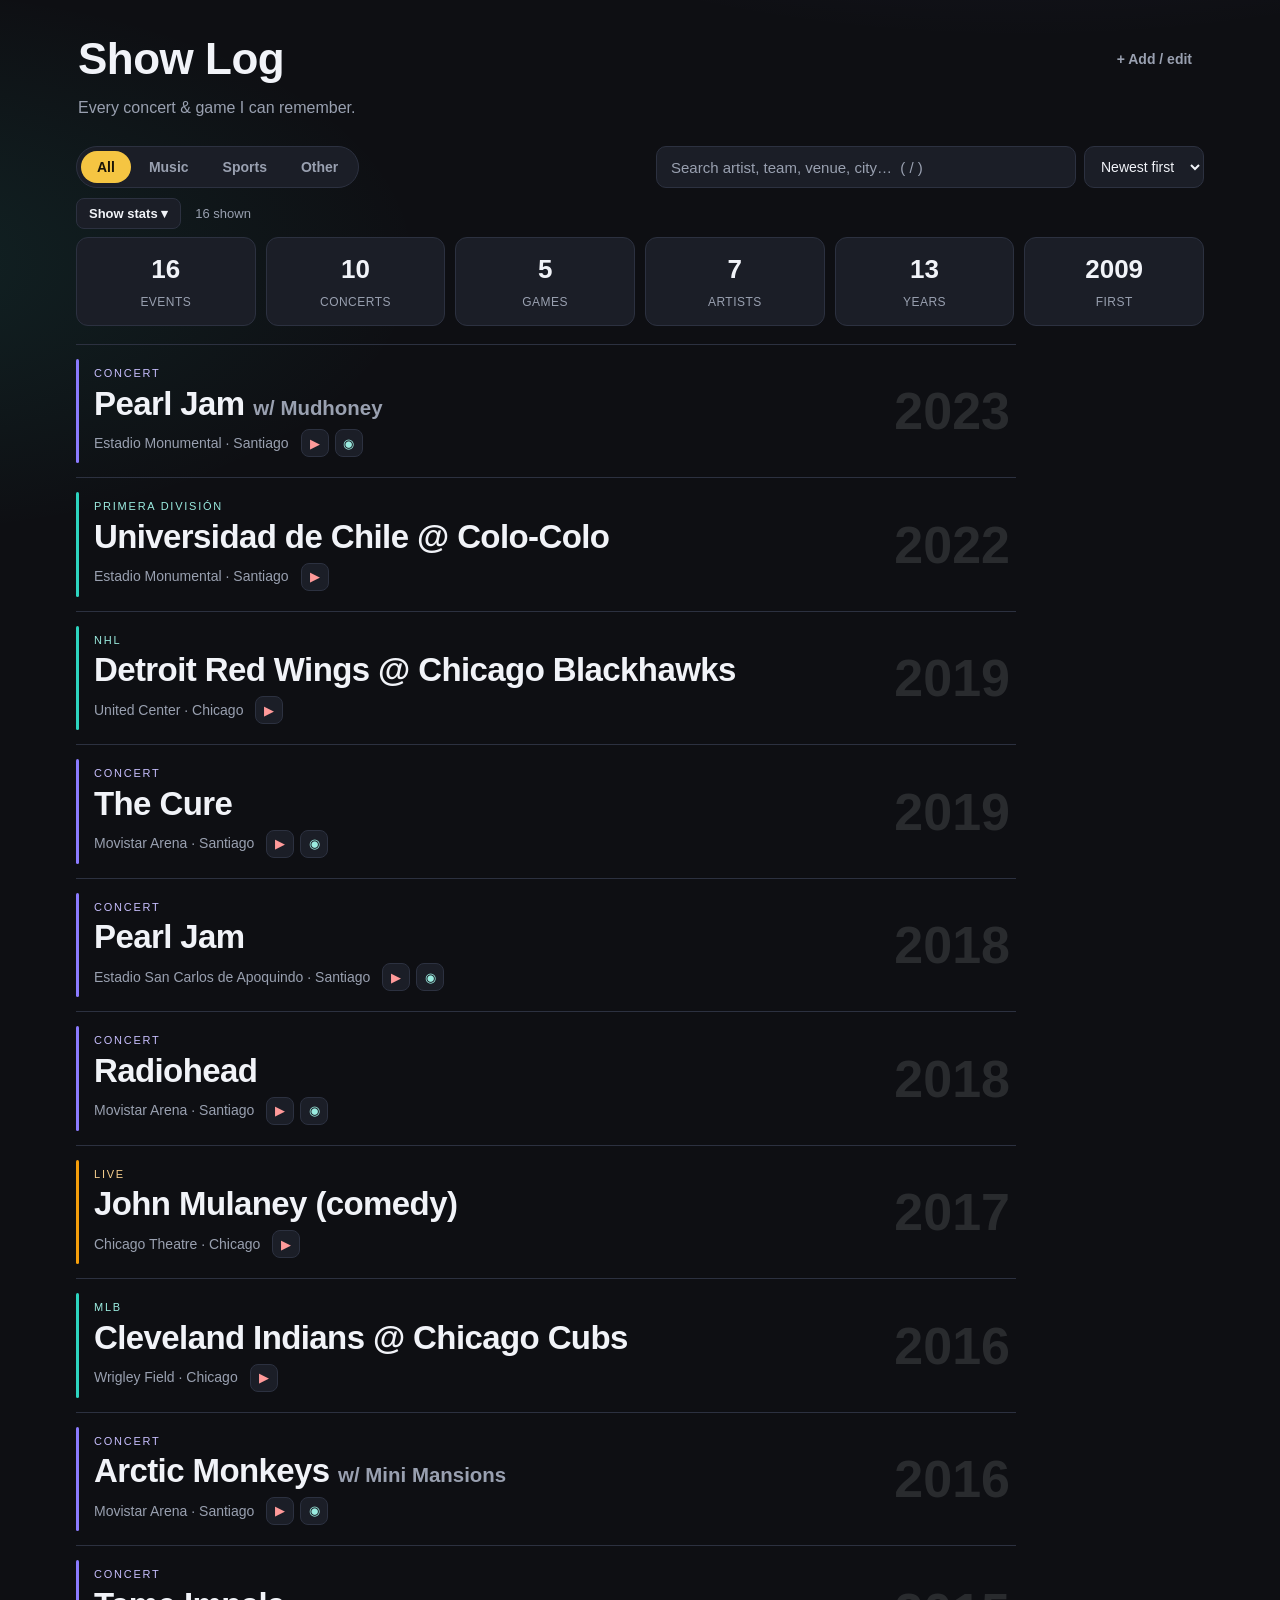
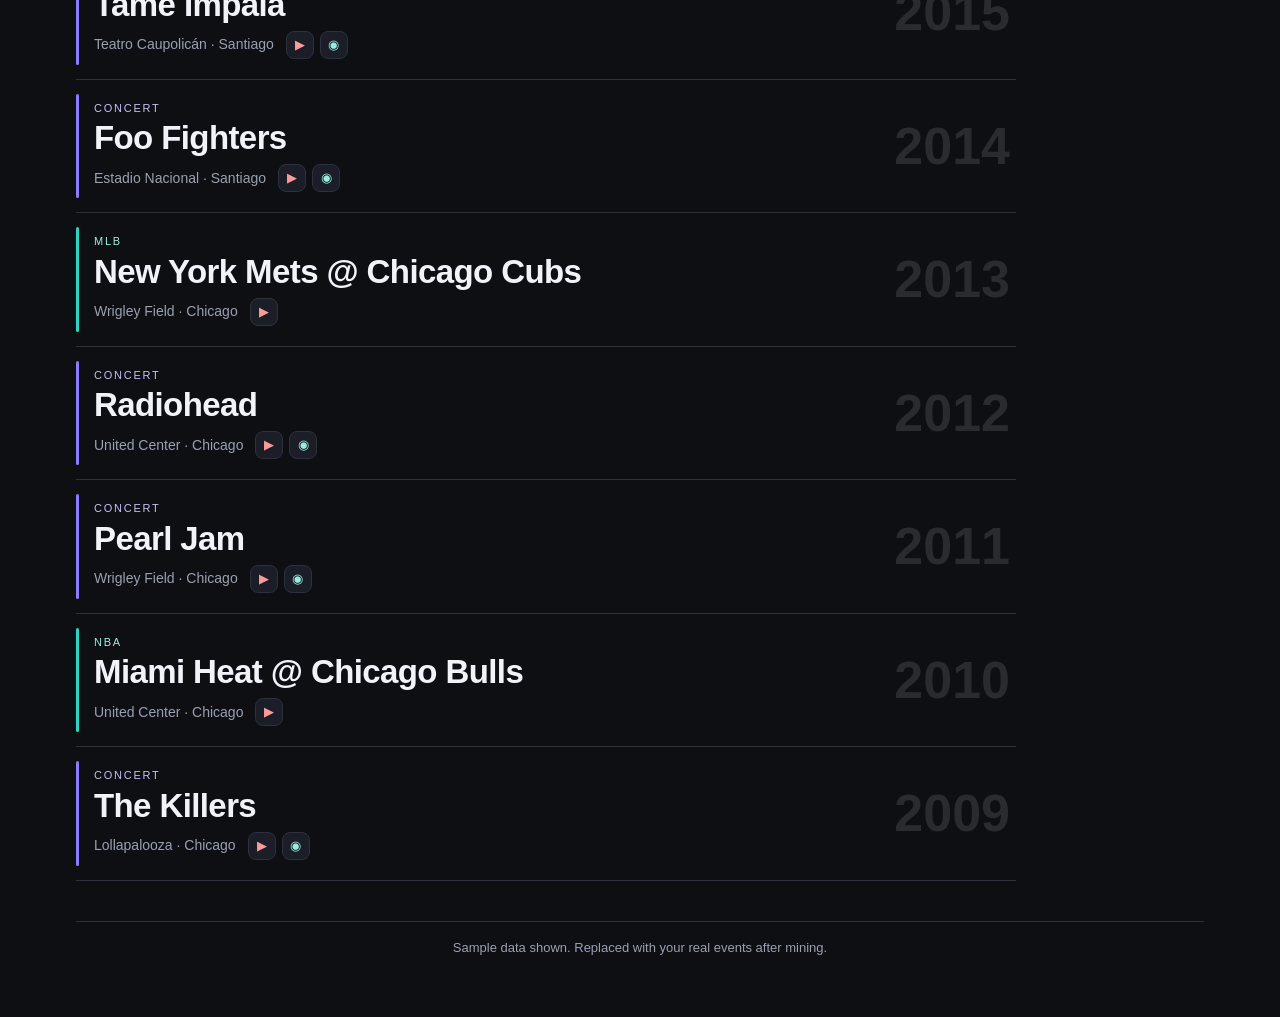
==== index.html @ c3d26586 "Show Log: editorial-index layout locked in Static, zero-build site (matches Wine Life conventions): " ====
<!doctype html>
<html lang="en">
<head>
  <meta charset="utf-8">
  <meta name="viewport" content="width=device-width, initial-scale=1">
  <meta name="robots" content="noindex, nofollow">
  <title>Show Log</title>
  <link rel="stylesheet" href="css/styles.css">
</head>
<body>
  <header class="site-head">
    <div class="head-row">
      <h1>Show&nbsp;Log</h1>
      <div class="head-right">
        <a class="btn-link" href="editor.html">+ Add / edit</a>
      </div>
    </div>
    <p class="tagline">Every concert &amp; game I can remember.</p>
  </header>

  <div class="controls">
    <div class="filters" role="group" aria-label="Filter">
      <button data-filter="all" class="active">All</button>
      <button data-filter="music">Music</button>
      <button data-filter="sports">Sports</button>
      <button data-filter="other">Other</button>
    </div>
    <div class="control-right">
      <input id="search" type="search" placeholder="Search artist, team, venue, city…  ( / )" autocomplete="off">
      <select id="sort" aria-label="Sort">
        <option value="new">Newest first</option>
        <option value="old">Oldest first</option>
      </select>
    </div>
  </div>

  <div class="statsbar">
    <button id="statsToggle">Show stats ▾</button>
    <span id="count" class="count"></span>
  </div>
  <section id="stats" class="stats"></section>

  <main id="content"></main>

  <footer class="site-foot">
    <span>Sample data shown. Replaced with your real events after mining.</span>
  </footer>

  <script src="js/data.js"></script>
  <script src="js/app.js"></script>
</body>
</html>
---- css/styles.css ----
/* styles.css — Show Log. Dark, readable editorial index + editor. */

:root {
  --bg: #0e0f13;
  --bg2: #15171e;
  --surface: #1b1e27;
  --surface2: #232733;
  --line: #2c3140;
  --text: #f1f3f8;
  --muted: #99a0b0;
  --accent: #f5c542;
  --music: #8b7bff;
  --sports: #2dd4bf;
  --other: #f59e0b;
  --radius: 14px;
  --shadow: 0 6px 22px rgba(0,0,0,.35);
}

* { box-sizing: border-box; }
html { -webkit-text-size-adjust: 100%; }
body {
  margin: 0;
  background:
    radial-gradient(1200px 500px at 80% -10%, rgba(139,123,255,.12), transparent 60%),
    radial-gradient(1000px 500px at -10% 10%, rgba(45,212,191,.10), transparent 55%),
    var(--bg);
  color: var(--text);
  font: 16px/1.5 -apple-system, BlinkMacSystemFont, "Segoe UI", Roboto, Helvetica, Arial, sans-serif;
  padding: 0 max(16px, env(safe-area-inset-left)) 60px;
  max-width: 1160px;
  margin: 0 auto;
}
a { color: inherit; }

/* ---- header ---- */
.site-head { padding: 26px 2px 8px; }
.head-row { display: flex; align-items: center; justify-content: space-between; gap: 16px; flex-wrap: wrap; }
.head-right { display: flex; align-items: center; gap: 12px; flex-wrap: wrap; }
h1 { font-size: clamp(28px, 5vw, 44px); margin: 0; letter-spacing: -.5px; }
.tagline { color: var(--muted); margin: 4px 0 0; }
.btn-link { color: var(--muted); text-decoration: none; font-size: 14px; font-weight: 600; padding: 8px 10px; border-radius: 8px; }
.btn-link:hover { color: var(--text); background: var(--surface); }

/* segmented controls */
.filters {
  display: inline-flex; background: var(--surface); border: 1px solid var(--line);
  border-radius: 999px; padding: 4px; gap: 2px;
}
.filters button {
  appearance: none; border: 0; background: transparent; color: var(--muted);
  padding: 8px 16px; border-radius: 999px; font-size: 14px; font-weight: 600;
  cursor: pointer; transition: .15s;
}
.filters button:hover { color: var(--text); }
.filters button.active { background: var(--accent); color: #1a1407; }

/* ---- controls ---- */
.controls { display: flex; align-items: center; justify-content: space-between; gap: 12px; flex-wrap: wrap; margin: 18px 0 10px; }
.control-right { display: flex; gap: 8px; flex: 1; min-width: 240px; justify-content: flex-end; }
#search {
  flex: 1; max-width: 420px; min-width: 200px;
  background: var(--surface); border: 1px solid var(--line); color: var(--text);
  padding: 11px 14px; border-radius: 10px; font-size: 15px;
}
#search:focus { outline: 2px solid var(--accent); border-color: transparent; }
#search::placeholder { color: var(--muted); }
#sort { background: var(--surface); border: 1px solid var(--line); color: var(--text); padding: 11px 12px; border-radius: 10px; font-size: 14px; }

/* ---- stats ---- */
.statsbar { display: flex; align-items: center; gap: 14px; margin: 6px 0 4px; }
#statsToggle { appearance: none; background: var(--surface); border: 1px solid var(--line); color: var(--text); border-radius: 8px; padding: 7px 12px; font-size: 13px; font-weight: 600; cursor: pointer; }
.count { color: var(--muted); font-size: 13px; }
.stats { margin: 8px 0 18px; }
.kpis { display: grid; grid-template-columns: repeat(6, 1fr); gap: 10px; }
.kpi { background: var(--surface); border: 1px solid var(--line); border-radius: 12px; padding: 12px 10px; text-align: center; }
.kpi b { display: block; font-size: clamp(18px, 3vw, 26px); }
.kpi span { color: var(--muted); font-size: 12px; text-transform: uppercase; letter-spacing: .04em; }
.sdetail { display: none; grid-template-columns: repeat(auto-fit, minmax(220px, 1fr)); gap: 14px; margin-top: 14px; }
body.stats-open .sdetail { display: grid; }
.spanel { background: var(--surface); border: 1px solid var(--line); border-radius: 12px; padding: 14px 16px; }
.spanel h4 { margin: 0 0 10px; font-size: 13px; text-transform: uppercase; letter-spacing: .05em; color: var(--muted); }
.rank { position: relative; padding: 6px 8px; border-radius: 7px; overflow: hidden; display: flex; justify-content: space-between; gap: 8px; font-size: 14px; }
.rank-bar { position: absolute; inset: 0 auto 0 0; background: linear-gradient(90deg, rgba(139,123,255,.30), rgba(45,212,191,.16)); z-index: 0; }
.rank-name, .rank-n { position: relative; z-index: 1; }
.rank-name { font-weight: 600; white-space: nowrap; overflow: hidden; text-overflow: ellipsis; }
.rank-n { color: var(--muted); font-variant-numeric: tabular-nums; }
.muted { color: var(--muted); }

/* ---- shared bits ---- */
.badge { font-size: 10px; font-weight: 800; letter-spacing: .08em; padding: 3px 7px; border-radius: 999px; }
.badge-music { background: rgba(139,123,255,.18); color: #c7befd; }
.badge-sports { background: rgba(45,212,191,.18); color: #9bece0; }
.badge-other { background: rgba(245,158,11,.18); color: #f6cf8e; }
.links { display: flex; gap: 8px; margin-top: 10px; flex-wrap: wrap; }
.lnk { font-size: 13px; font-weight: 600; text-decoration: none; padding: 5px 10px; border-radius: 8px; border: 1px solid var(--line); color: var(--text); background: var(--surface2); }
.lnk:hover { border-color: var(--accent); }
.lnk.yt { color: #ff9a9a; }
.lnk.sl { color: #9bece0; }
.empty { text-align: center; color: var(--muted); padding: 60px 0; }

/* icon links (compact ▶ / ◉) */
.ilinks { display: inline-flex; gap: 6px; }
.ic { width: 28px; height: 28px; display: inline-flex; align-items: center; justify-content: center; border: 1px solid var(--line); border-radius: 8px; text-decoration: none; font-size: 13px; background: var(--surface); }
.ic:hover { border-color: var(--accent); }
.ic.yt { color: #ff9a9a; }
.ic.sl { color: #9bece0; }

/* ================= LAYOUT: INDEX (editorial) ================= */
.index-view { max-width: 940px; }
.iv-row {
  display: grid; grid-template-columns: 1fr auto; align-items: center; gap: 22px;
  padding: 20px 6px 20px 18px; position: relative;
  border-bottom: 1px solid var(--line);
}
.iv-row:first-child { border-top: 1px solid var(--line); }
/* color spine per type, brightens on hover */
.iv-row::before {
  content: ""; position: absolute; left: 0; top: 14px; bottom: 14px; width: 3px;
  border-radius: 3px; background: var(--line); transition: background .15s, top .15s, bottom .15s;
}
.iv-music::before { background: var(--music); }
.iv-sports::before { background: var(--sports); }
.iv-other::before { background: var(--other); }
.iv-row:hover::before { top: 6px; bottom: 6px; }
.iv-row:hover { background: linear-gradient(90deg, rgba(255,255,255,.03), transparent 70%); }
.iv-left { min-width: 0; }
.iv-kicker { font-size: 11px; letter-spacing: .16em; text-transform: uppercase; color: var(--muted); margin-bottom: 5px; }
.iv-music .iv-kicker { color: #c7befd; }
.iv-sports .iv-kicker { color: #9bece0; }
.iv-other .iv-kicker { color: #f6cf8e; }
.iv-name { font-size: clamp(22px, 3.4vw, 33px); font-weight: 800; letter-spacing: -.6px; line-height: 1.06; transition: color .15s; }
.iv-row:hover .iv-name { color: var(--accent); }
.iv-support { font-size: .62em; font-weight: 600; color: var(--muted); letter-spacing: 0; }
.iv-sub { color: var(--muted); font-size: 14px; margin-top: 8px; display: flex; align-items: center; gap: 12px; flex-wrap: wrap; }
.iv-place { white-space: nowrap; overflow: hidden; text-overflow: ellipsis; max-width: 100%; }
.iv-year {
  font-size: clamp(30px, 5vw, 52px); font-weight: 800; line-height: 1;
  color: rgba(241, 243, 248, .12); font-variant-numeric: tabular-nums; flex: none;
  transition: color .15s;
}
.iv-row:hover .iv-year { color: rgba(241, 243, 248, .28); }

/* ---- footer ---- */
.site-foot { margin-top: 40px; padding-top: 16px; border-top: 1px solid var(--line); color: var(--muted); font-size: 13px; text-align: center; }

/* ================= EDITOR ================= */
.site-header { border-bottom: 1px solid var(--line); margin-bottom: 22px; }
.header-inner { display: flex; align-items: center; justify-content: space-between; padding: 16px 2px; }
.brand { display: flex; align-items: center; gap: 8px; text-decoration: none; font-weight: 800; font-size: 20px; }
.brand-mark { font-size: 22px; }
.editor-main { max-width: 760px; margin: 0 auto; }
.editor-main h1 { font-size: clamp(24px, 4vw, 34px); margin: 0 0 8px; }
.editor-intro { color: var(--muted); margin: 0 0 18px; }
.editor-intro code, .note-box code { background: var(--surface2); padding: 1px 6px; border-radius: 6px; }

.btn { appearance: none; border: 1px solid var(--line); background: var(--surface); color: var(--text); padding: 10px 16px; border-radius: 10px; font-size: 14px; font-weight: 600; cursor: pointer; text-decoration: none; display: inline-flex; align-items: center; gap: 6px; }
.btn:hover { border-color: var(--accent); }
.btn-primary { background: var(--accent); color: #1a1407; border-color: transparent; }
.btn-secondary { background: var(--surface); }
.btn-ghost { background: transparent; }
.link-btn { appearance: none; background: none; border: 0; color: #ff9a9a; font-size: 14px; font-weight: 600; cursor: pointer; padding: 8px; }

form { margin-top: 18px; }
.field { margin: 0 0 16px; }
.field-row { display: grid; grid-template-columns: 1fr 1fr; gap: 16px; }
.field label { display: block; font-size: 14px; font-weight: 600; margin-bottom: 6px; }
.field .hint { color: var(--muted); font-weight: 400; font-size: 12px; }
.field input, .field select, .field textarea {
  width: 100%; background: var(--surface); border: 1px solid var(--line); color: var(--text);
  padding: 11px 12px; border-radius: 10px; font-size: 15px; font-family: inherit;
}
.field input:focus, .field select:focus, .field textarea:focus { outline: 2px solid var(--accent); border-color: transparent; }
.field textarea { min-height: 90px; resize: vertical; }

.chip-input { display: flex; flex-wrap: wrap; gap: 6px; align-items: center; background: var(--surface); border: 1px solid var(--line); border-radius: 10px; padding: 6px 8px; }
.chip-input input { flex: 1; min-width: 140px; border: 0; background: transparent; padding: 6px; outline: none; }
.chip { display: inline-flex; align-items: center; gap: 6px; background: var(--surface2); border: 1px solid var(--line); border-radius: 999px; padding: 4px 6px 4px 12px; font-size: 13px; }
.chip button { appearance: none; border: 0; background: none; color: var(--muted); cursor: pointer; font-size: 15px; line-height: 1; }
.chip button:hover { color: var(--text); }

.editor-actions { display: flex; gap: 10px; flex-wrap: wrap; align-items: center; margin: 20px 0; padding-top: 18px; border-top: 1px solid var(--line); }
.note-box { background: var(--surface); border: 1px solid var(--line); border-left: 3px solid var(--accent); border-radius: 10px; padding: 12px 14px; font-size: 13px; color: var(--muted); margin: 12px 0; }
.list-panel { margin-top: 28px; border-top: 1px solid var(--line); padding-top: 18px; }
.panel-title { font-size: 15px; }
.entry-row { display: flex; align-items: center; justify-content: space-between; gap: 12px; padding: 10px 12px; border: 1px solid var(--line); border-radius: 10px; background: var(--surface); margin-bottom: 8px; }
.entry-actions { display: flex; gap: 8px; }

/* ---- responsive ---- */
@media (max-width: 720px) {
  .kpis { grid-template-columns: repeat(3, 1fr); }
  .control-right { justify-content: stretch; }
  #search { max-width: none; }
  .field-row { grid-template-columns: 1fr; }
  .iv-row { gap: 14px; padding: 16px 4px 16px 16px; }
  .iv-year { font-size: clamp(24px, 9vw, 38px); }
}
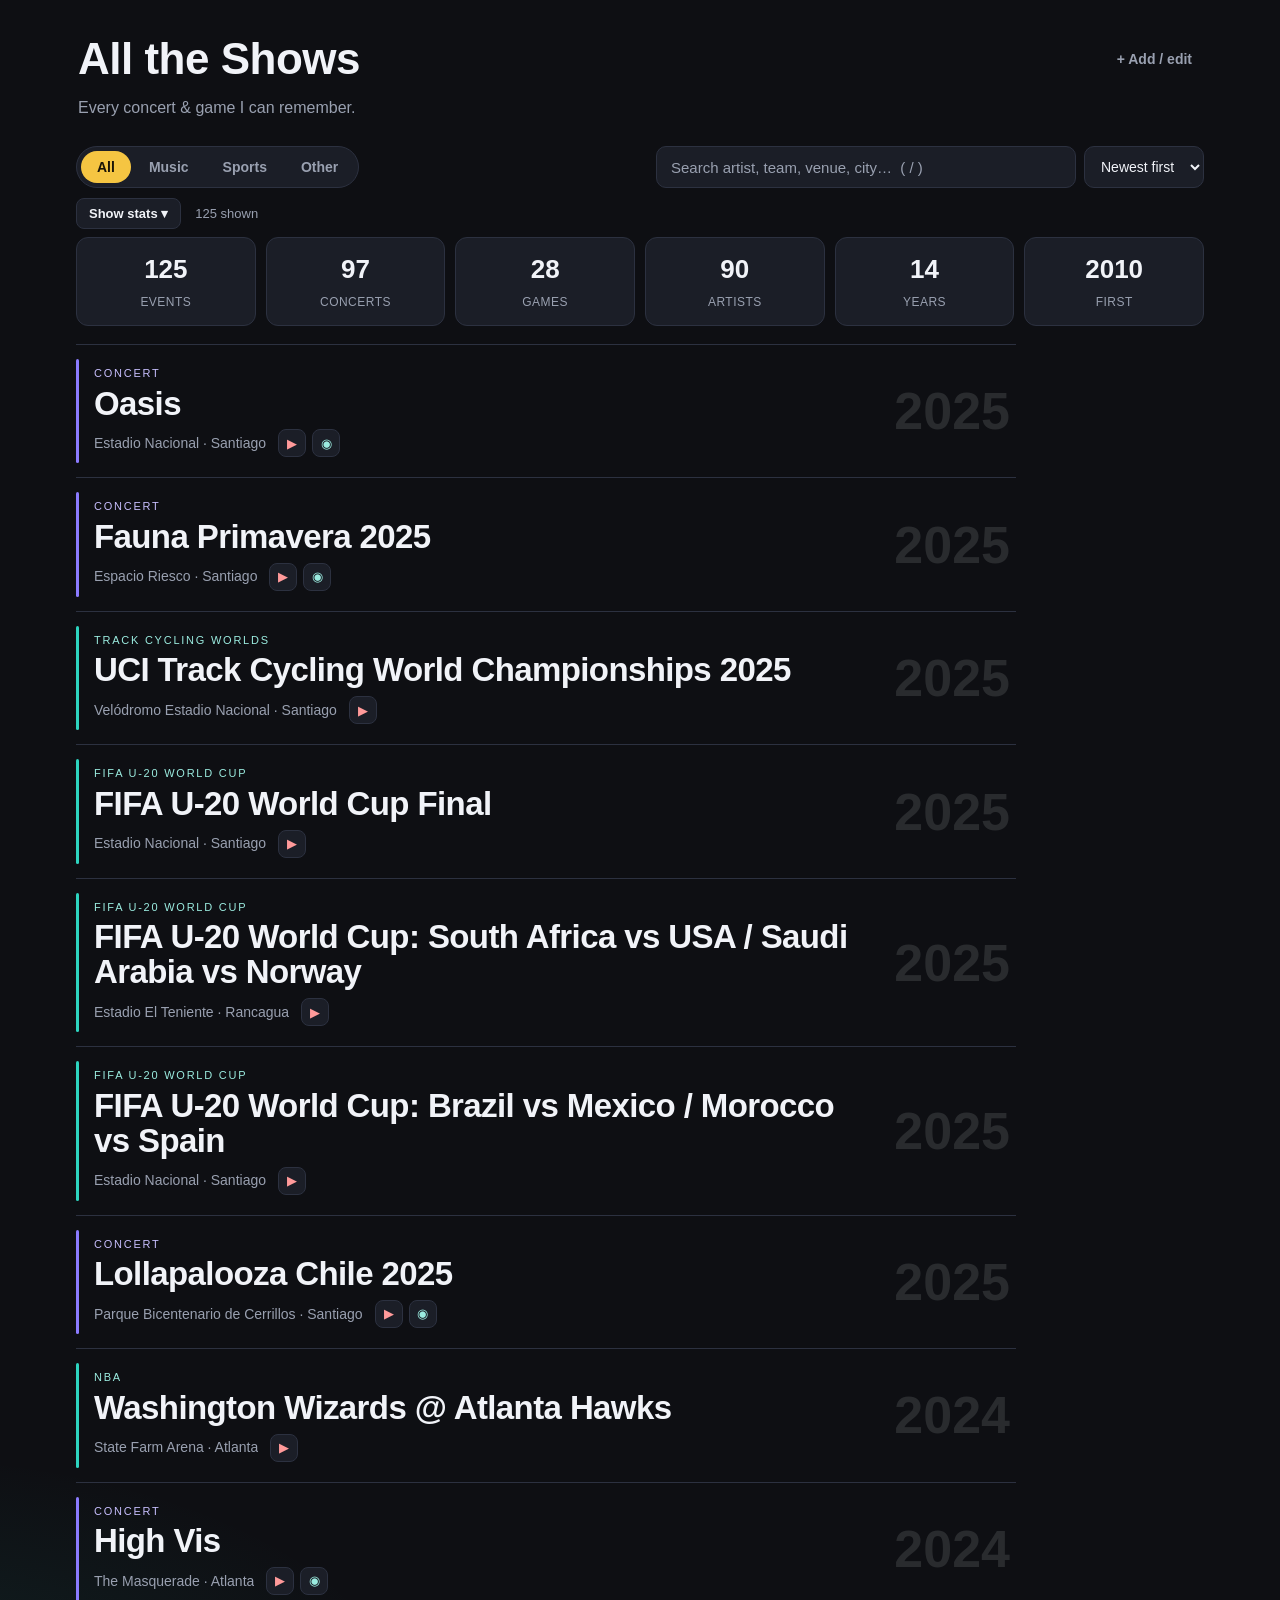
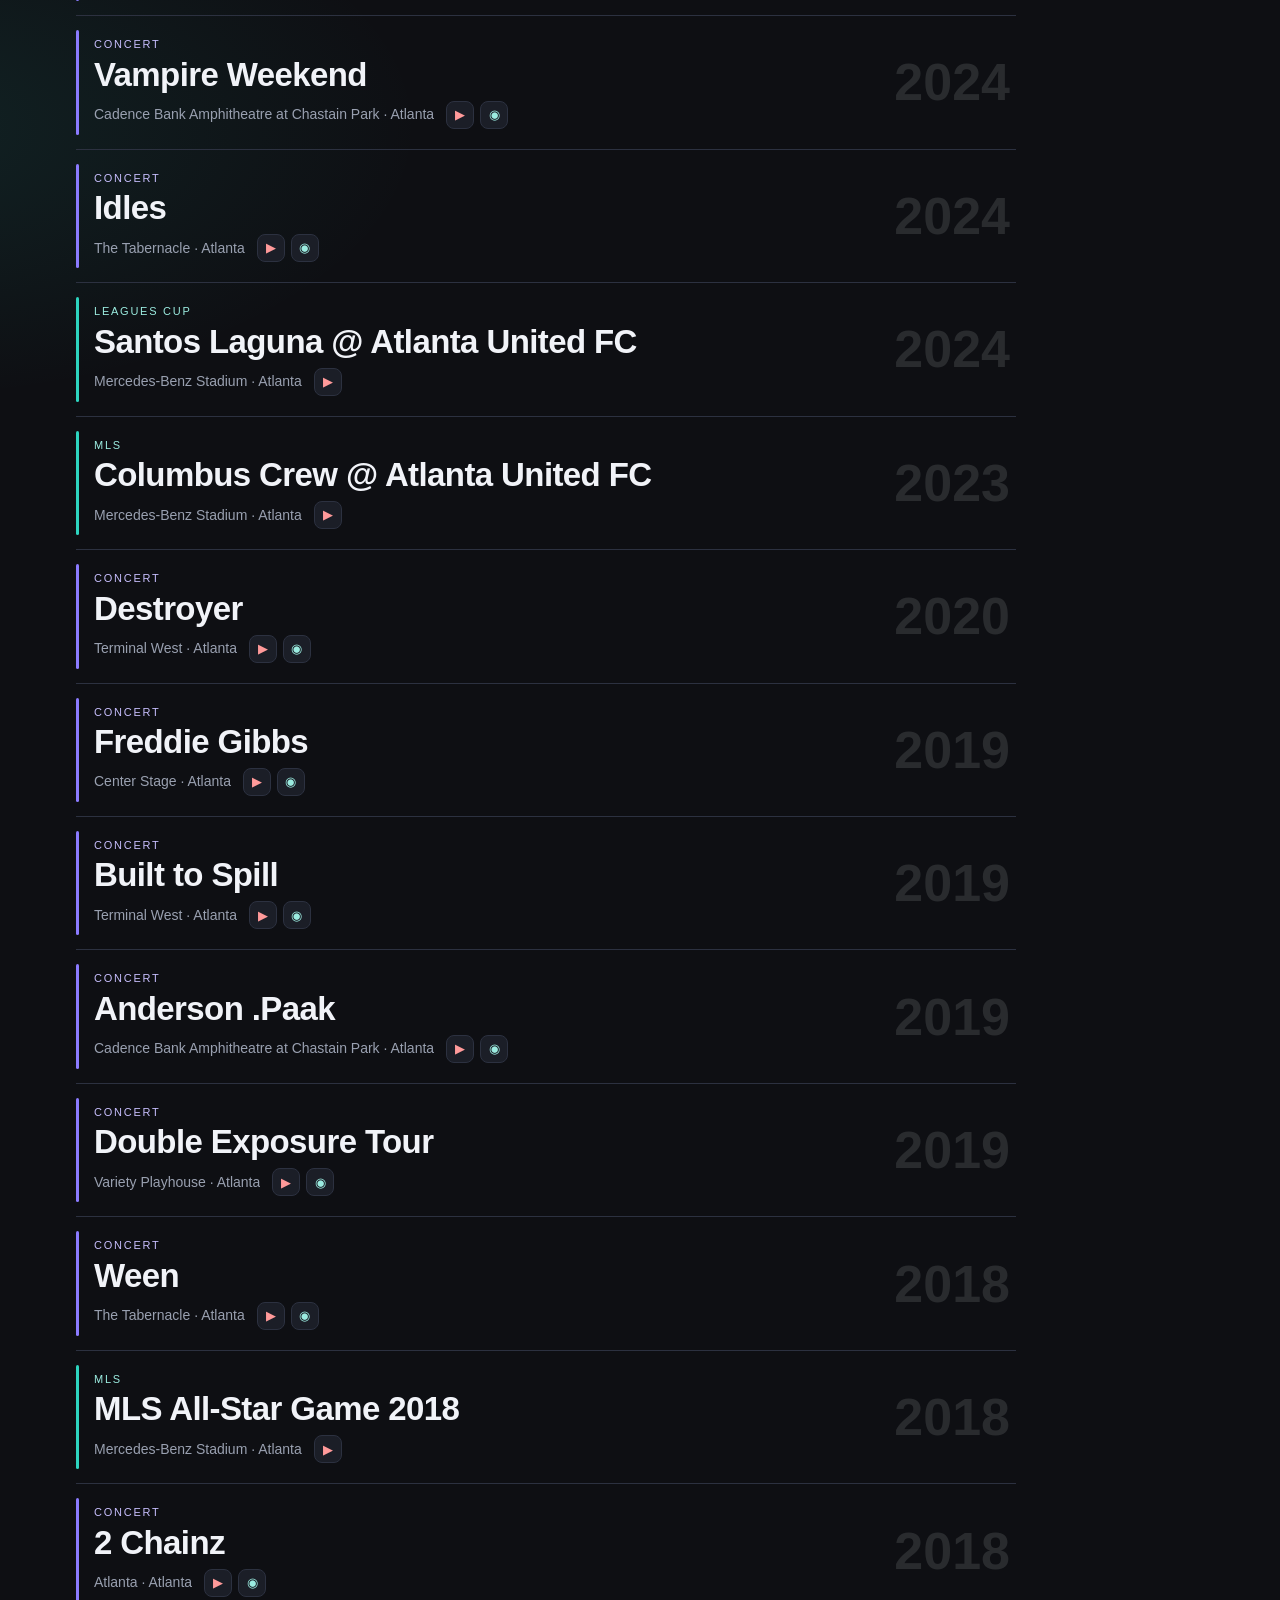
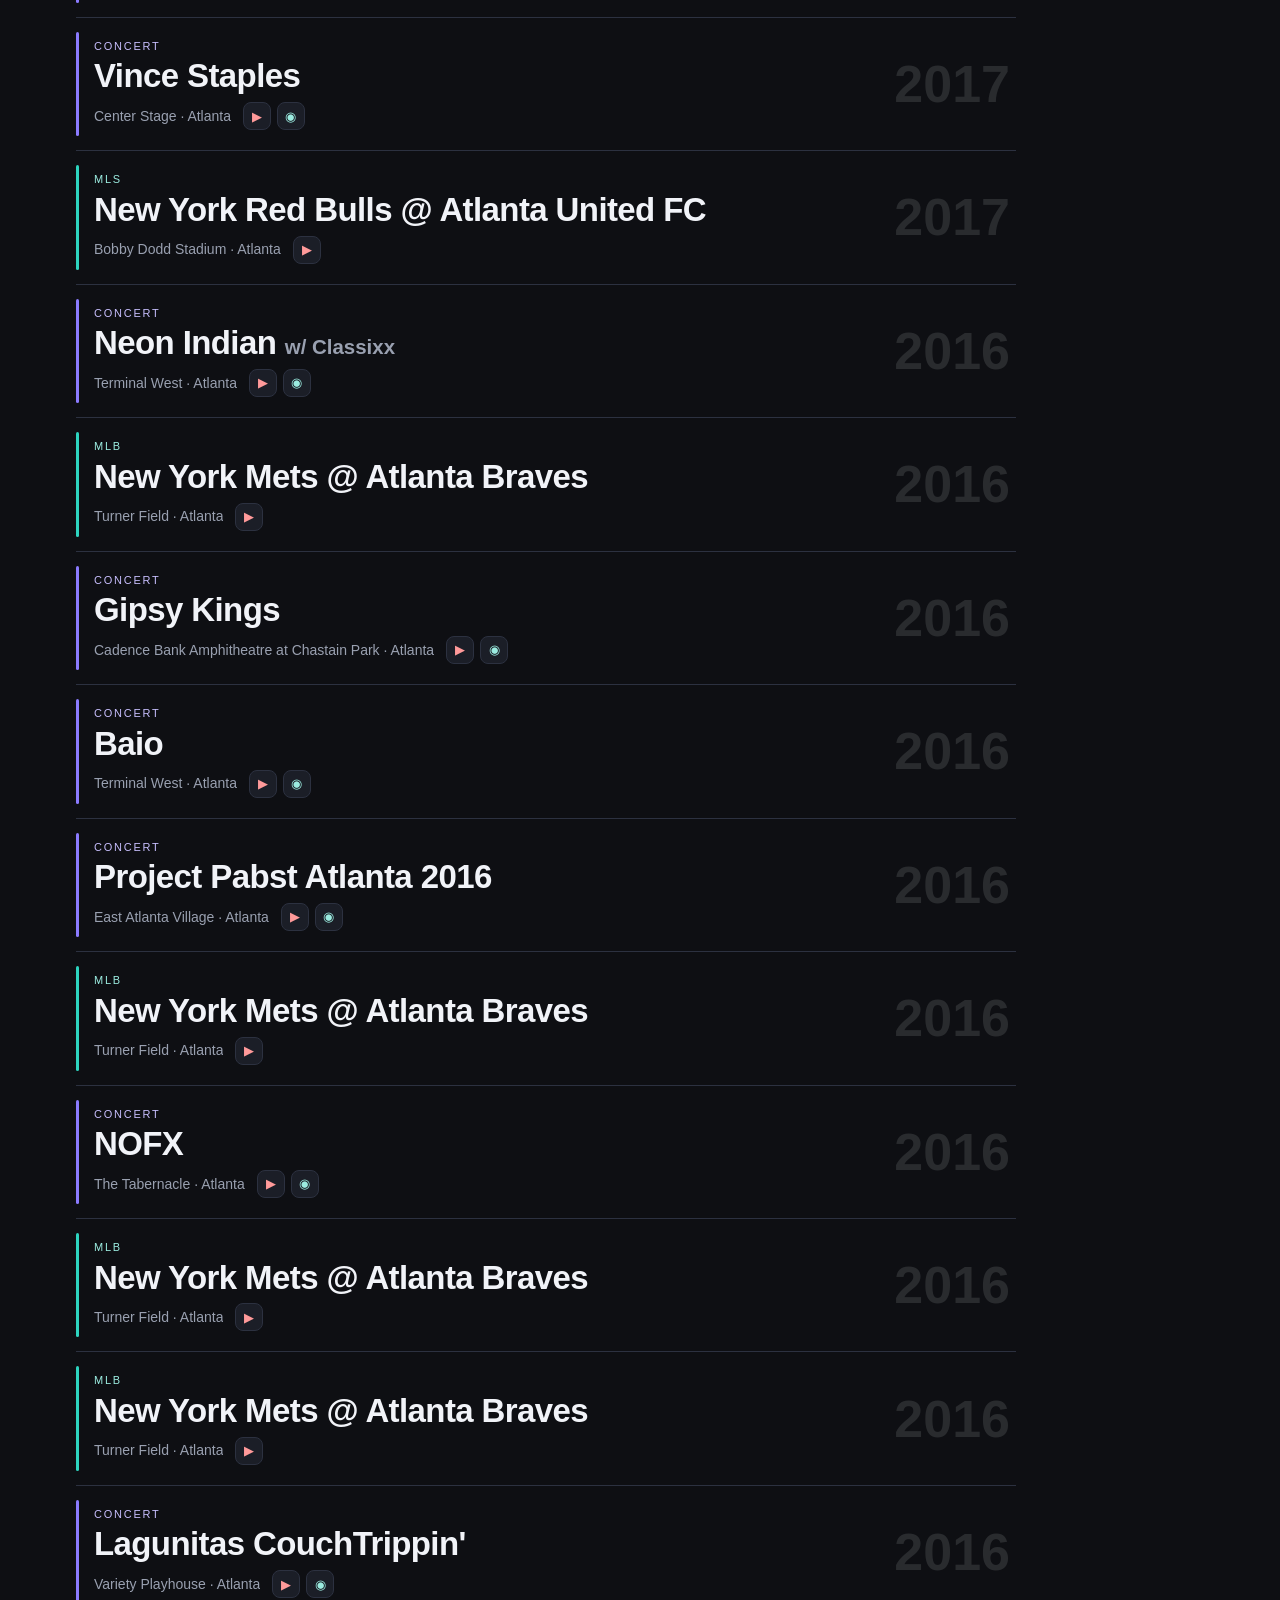
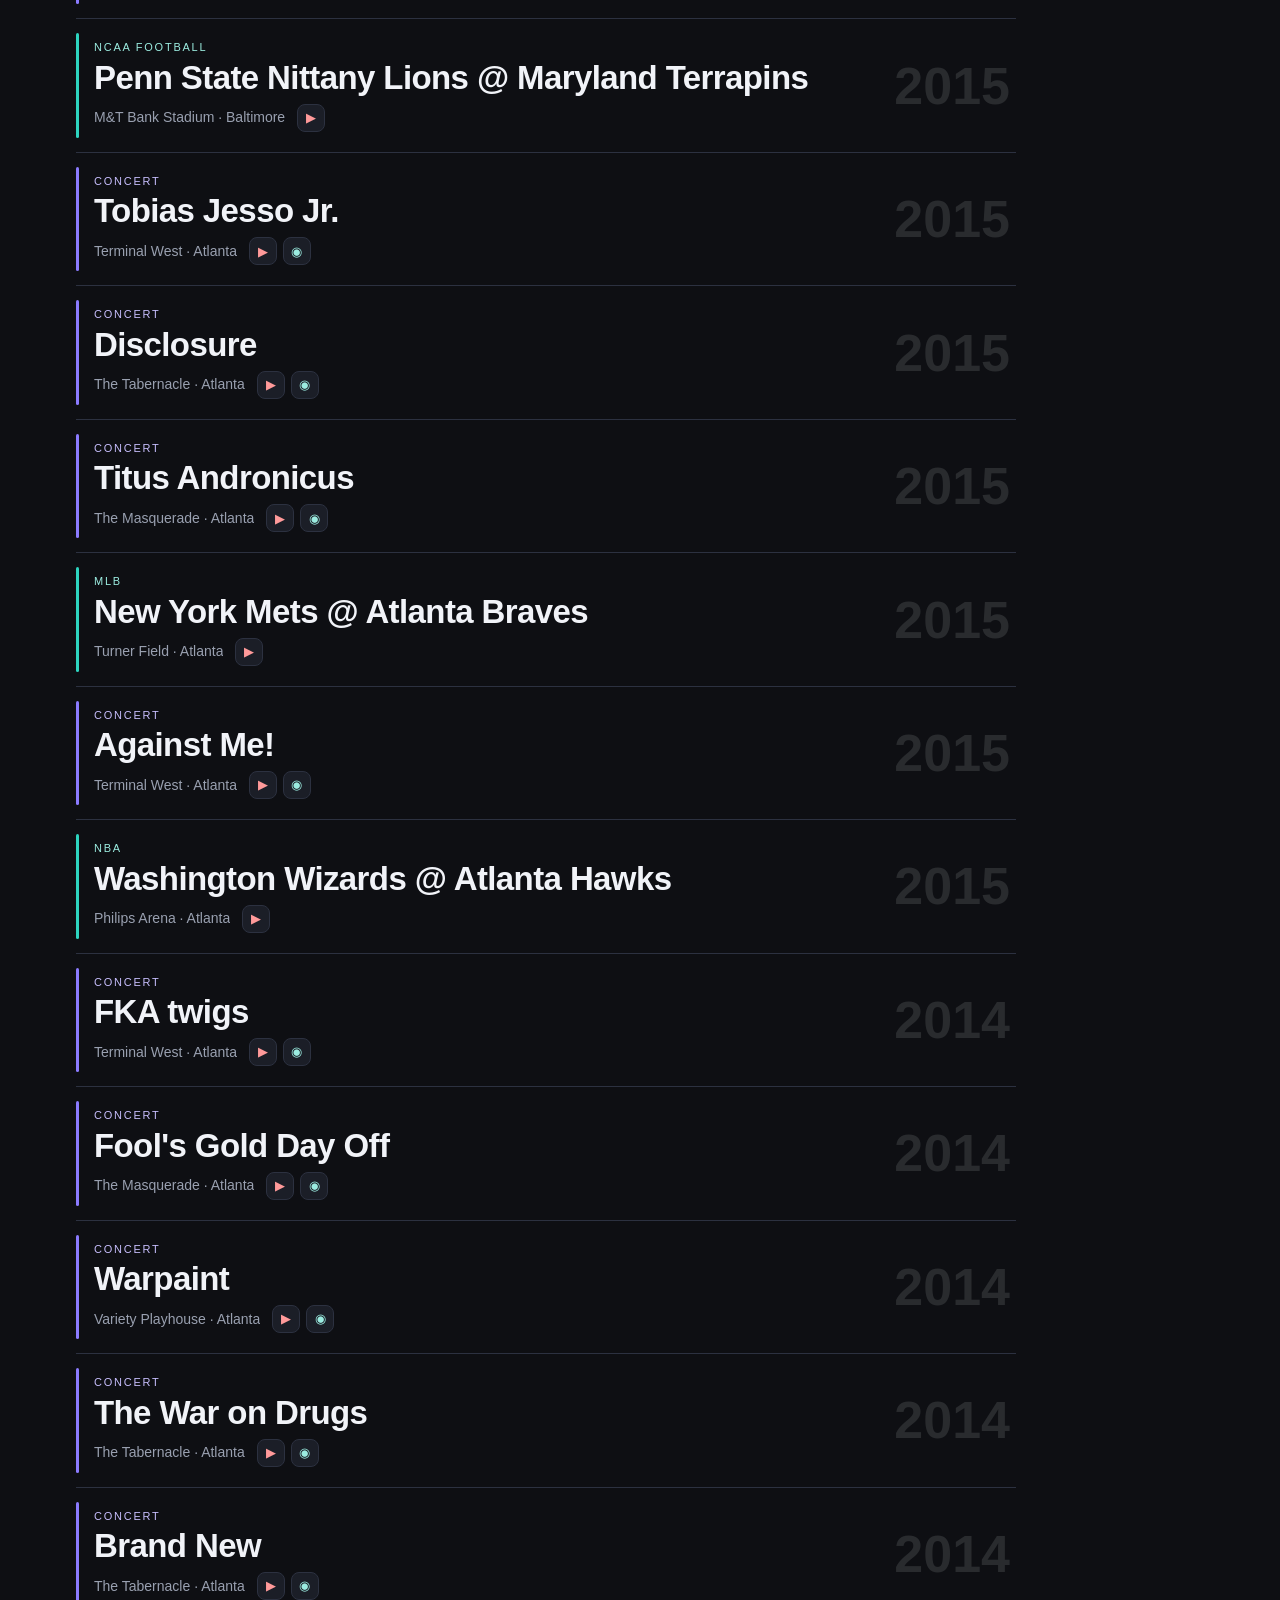
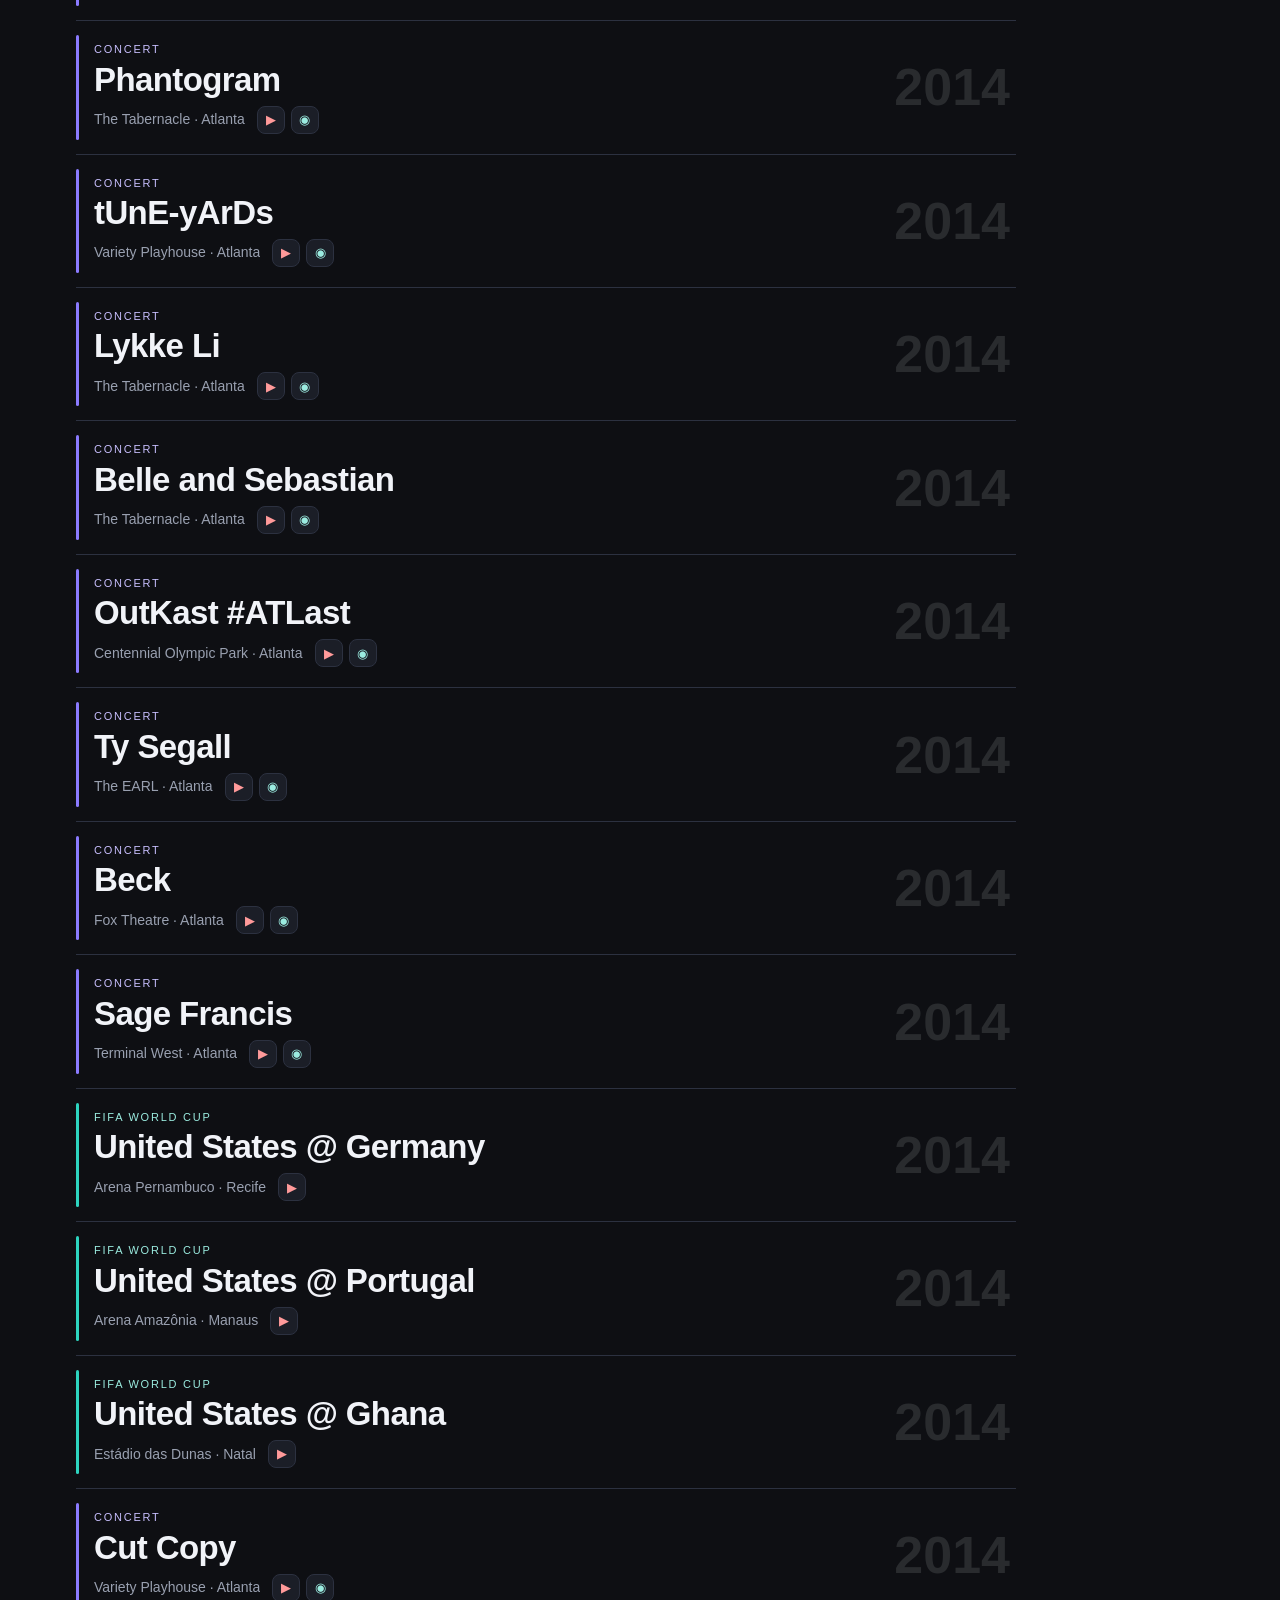
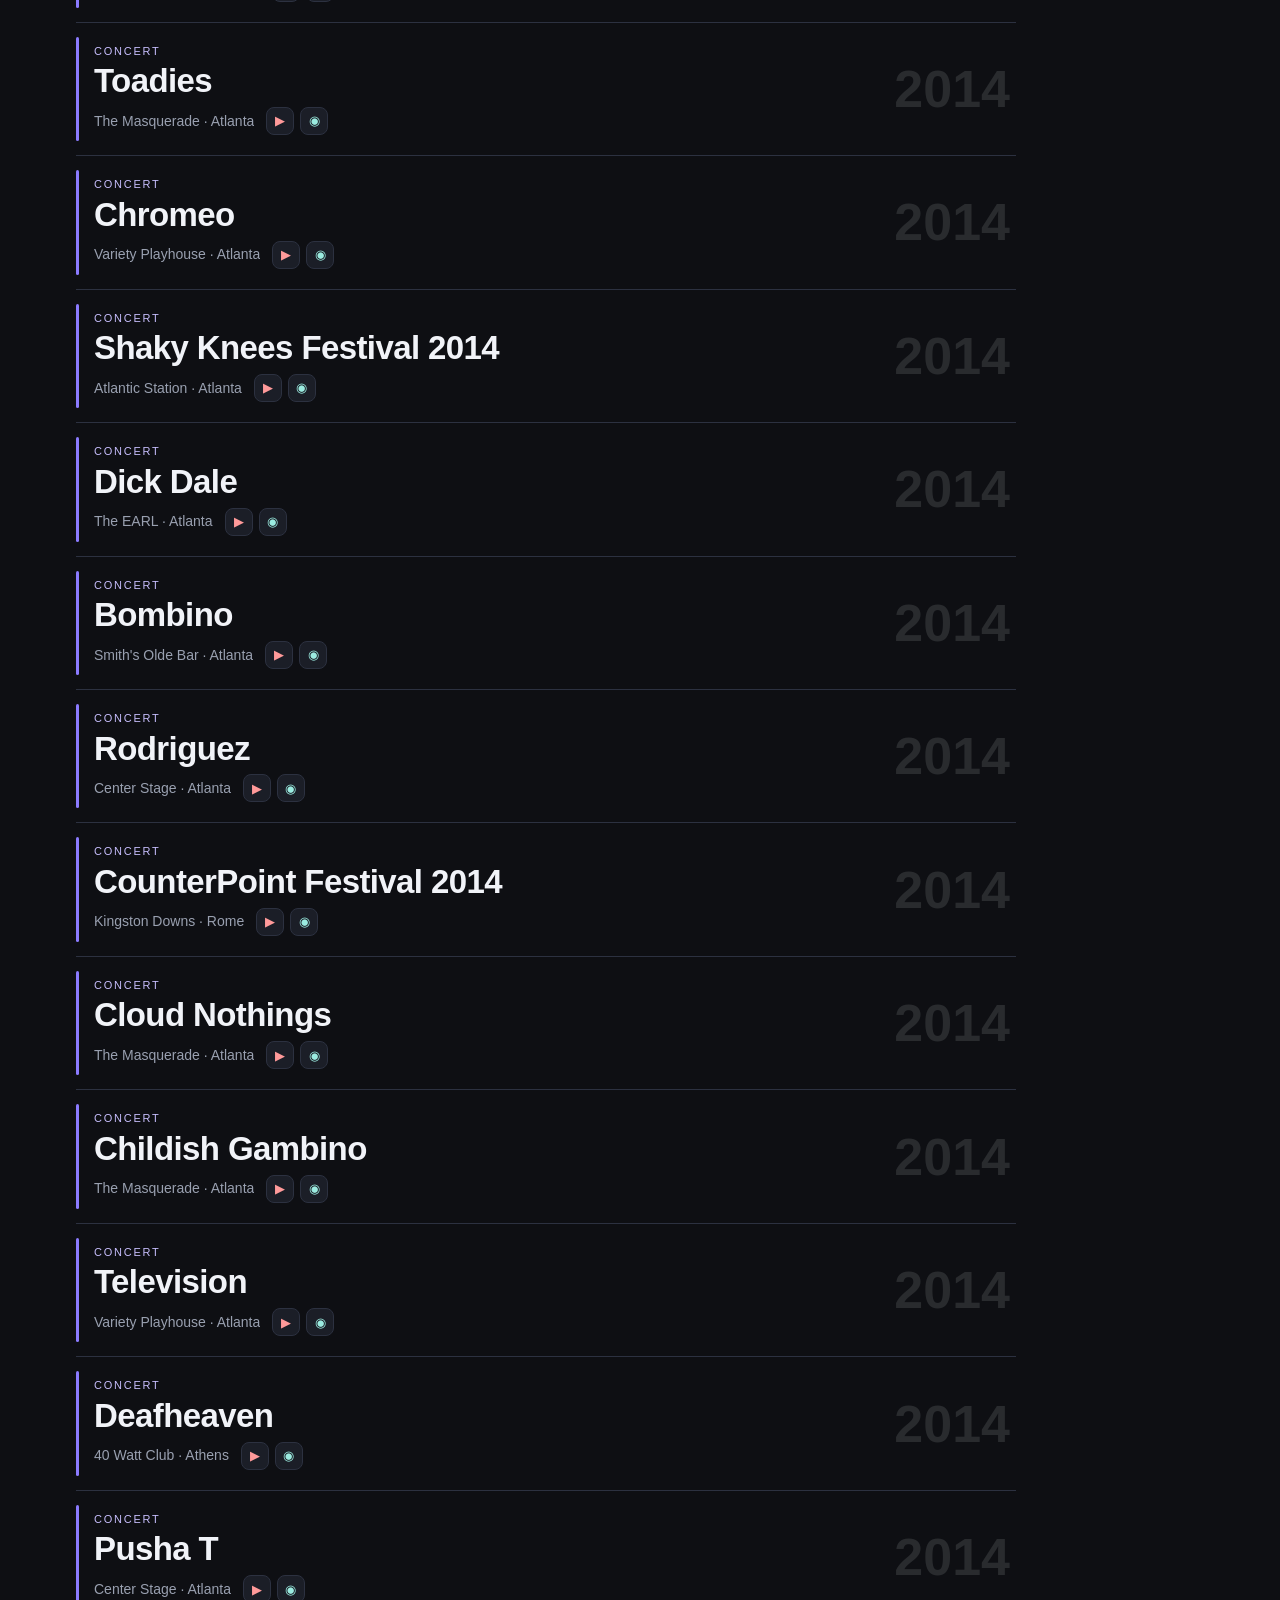
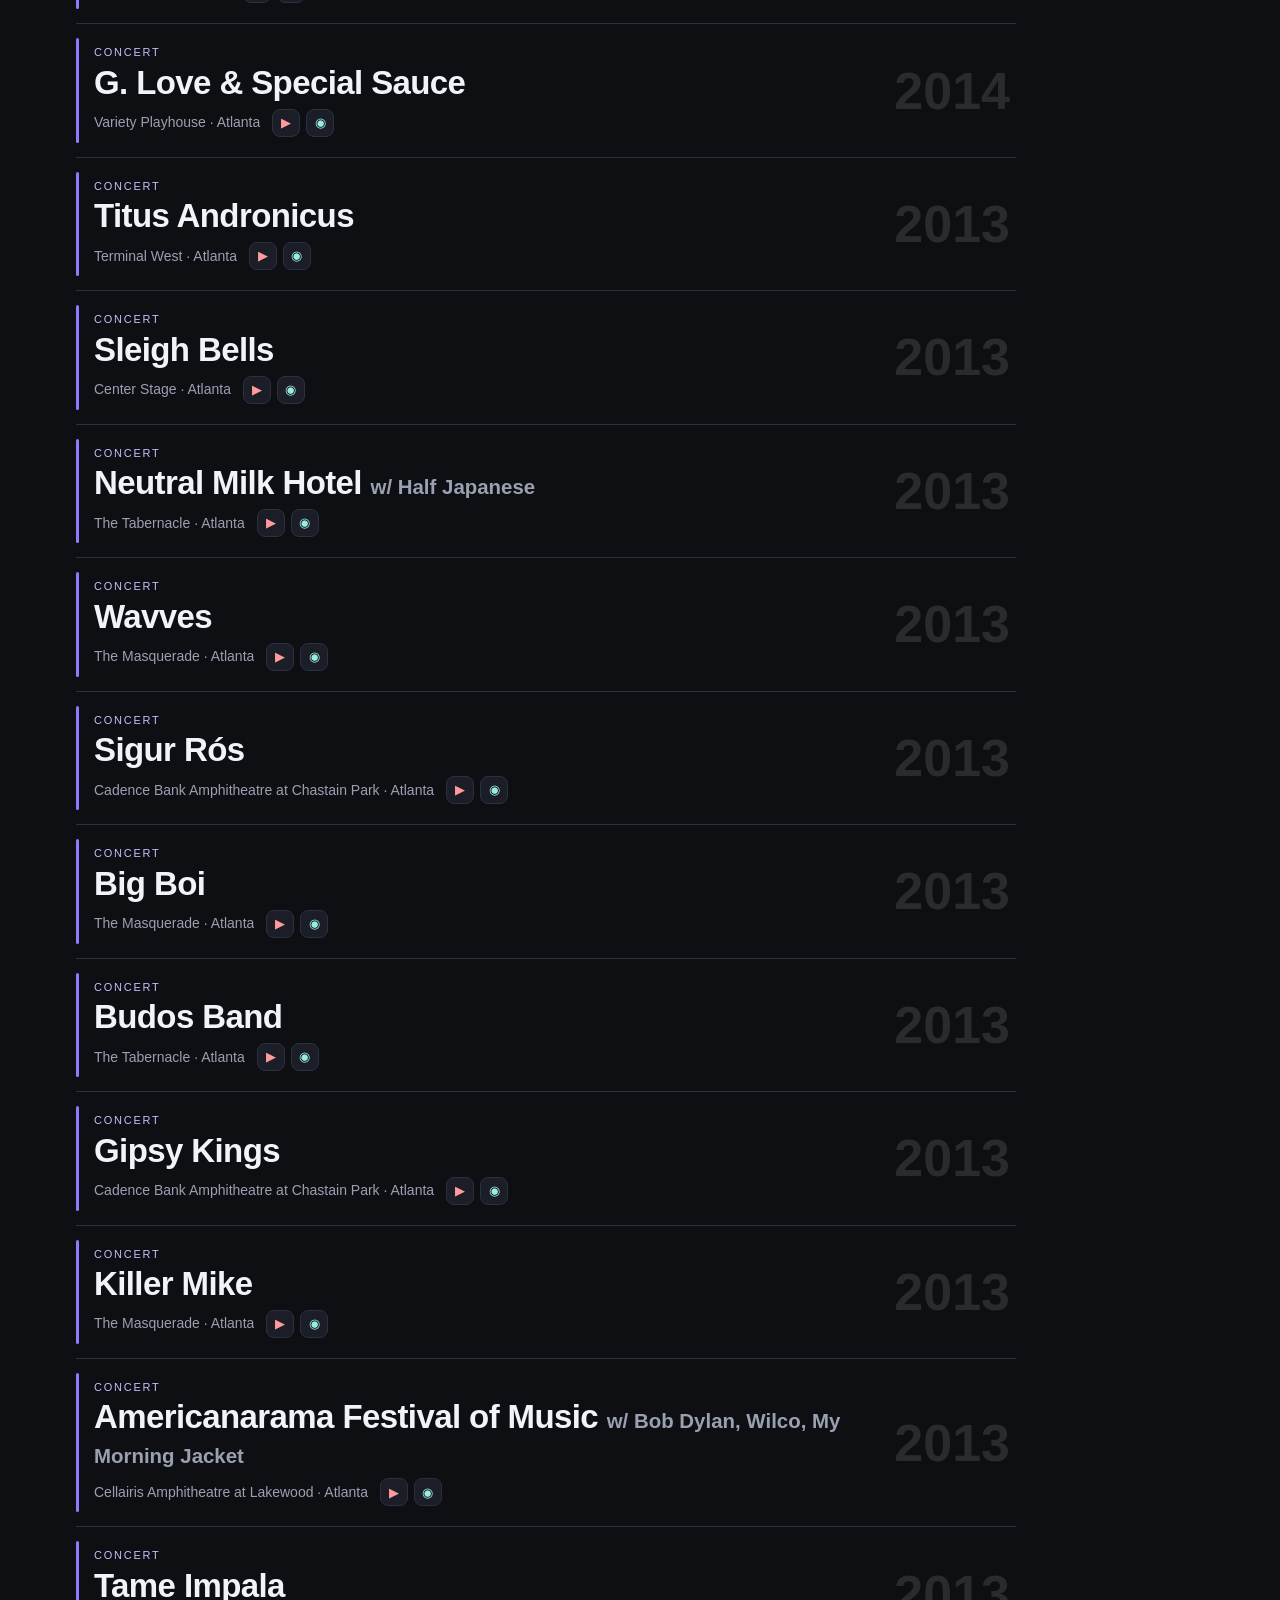
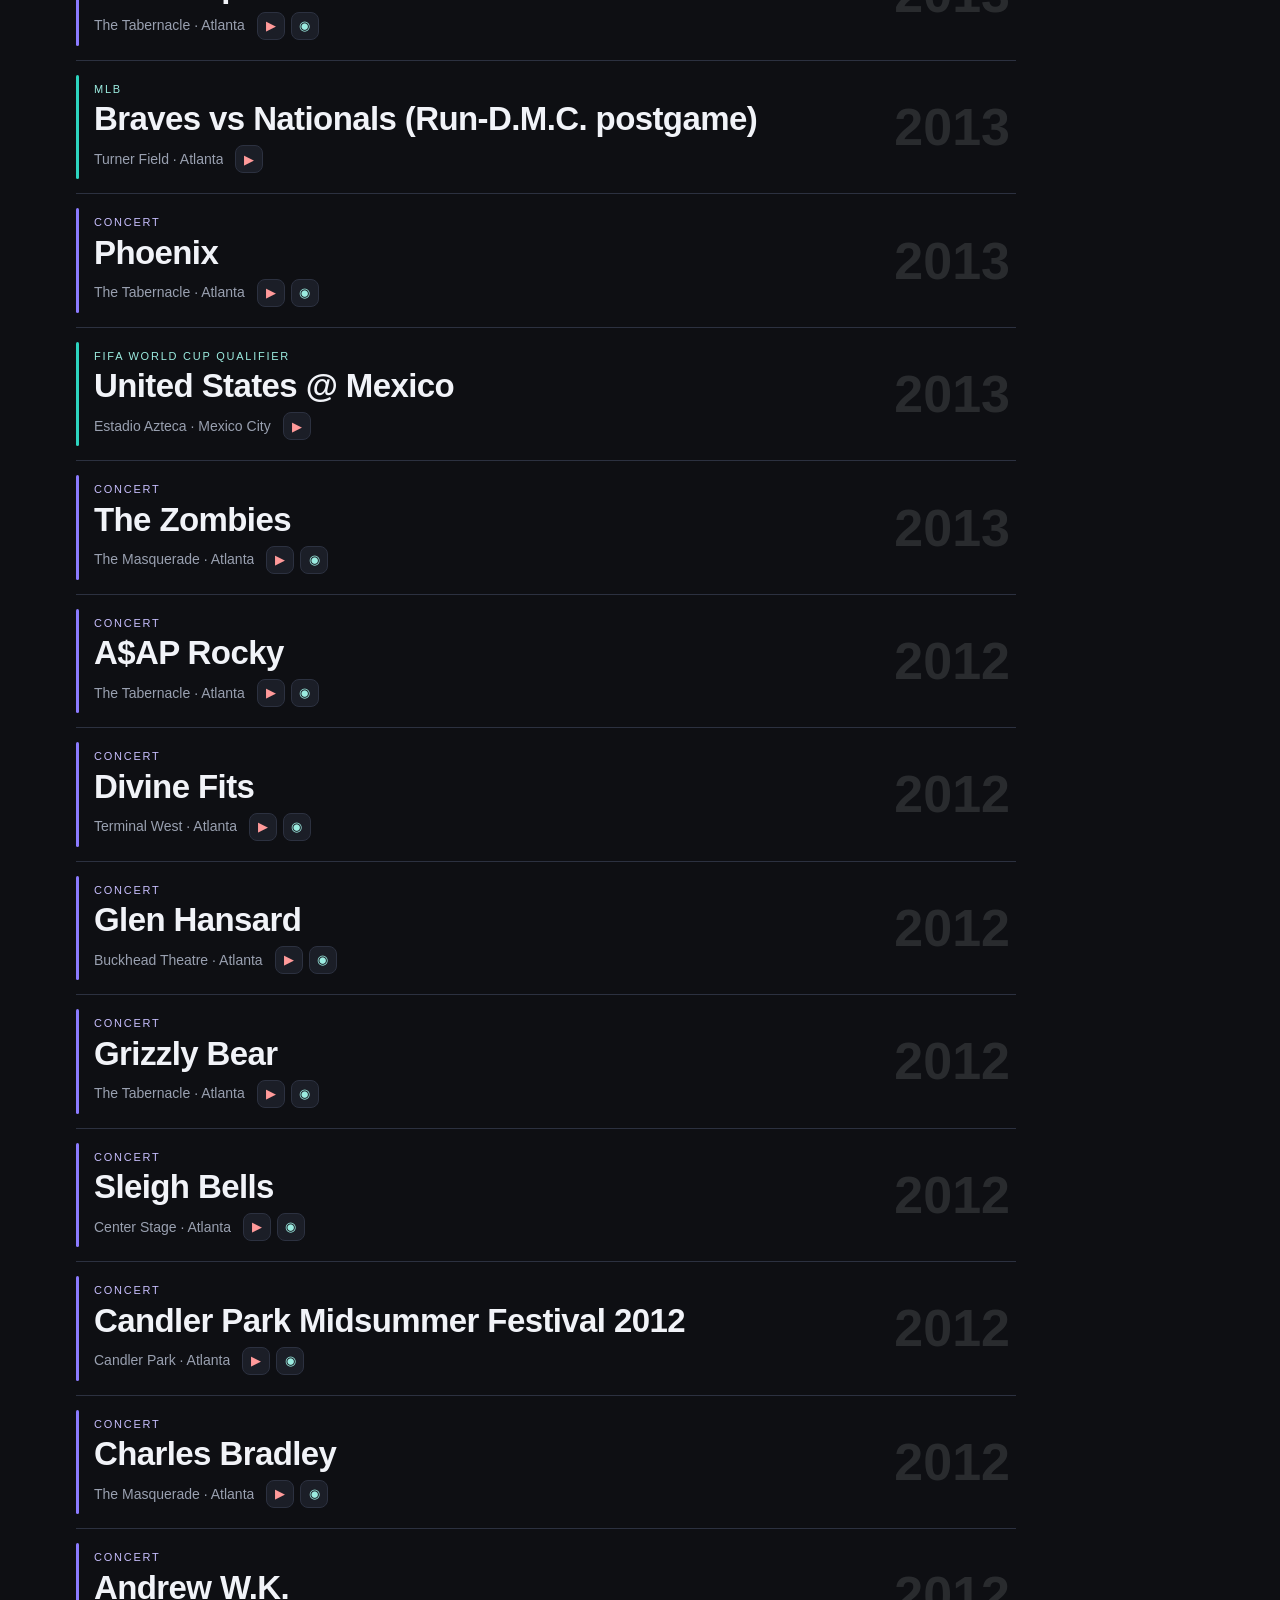
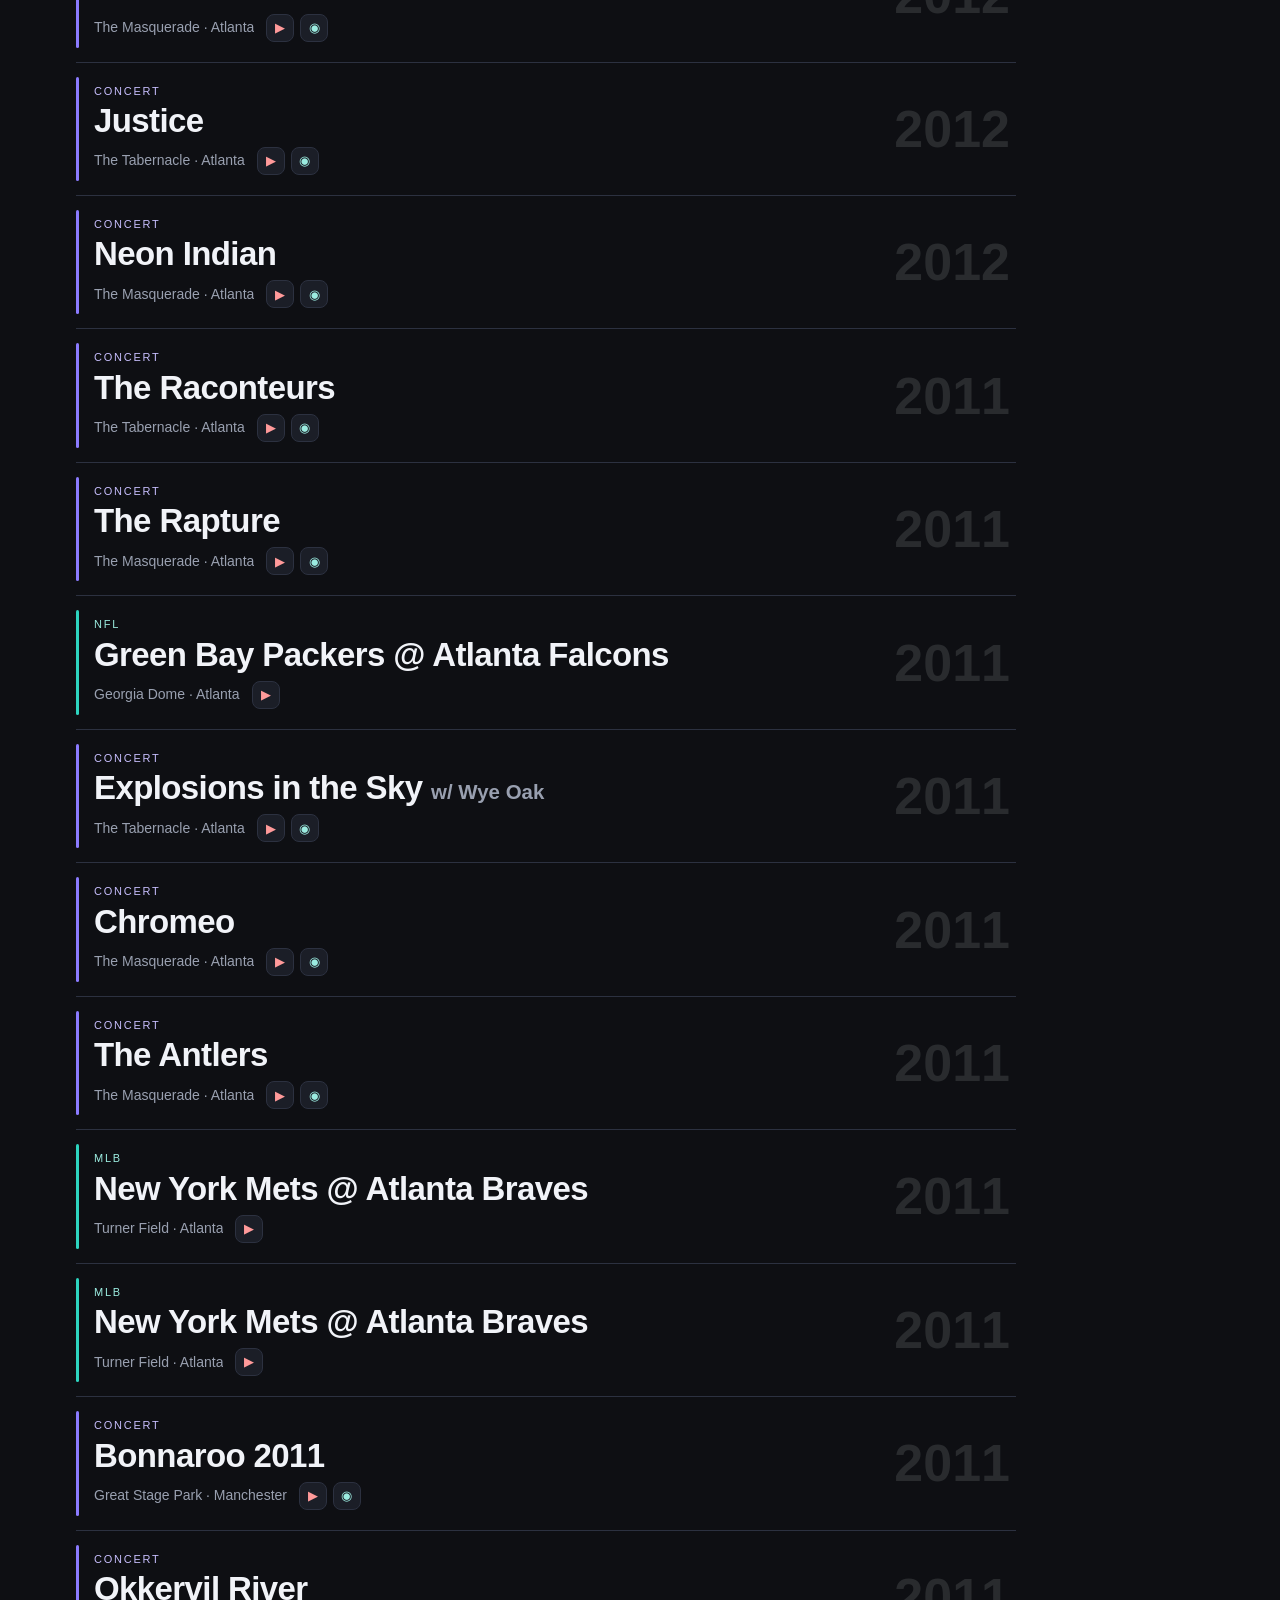
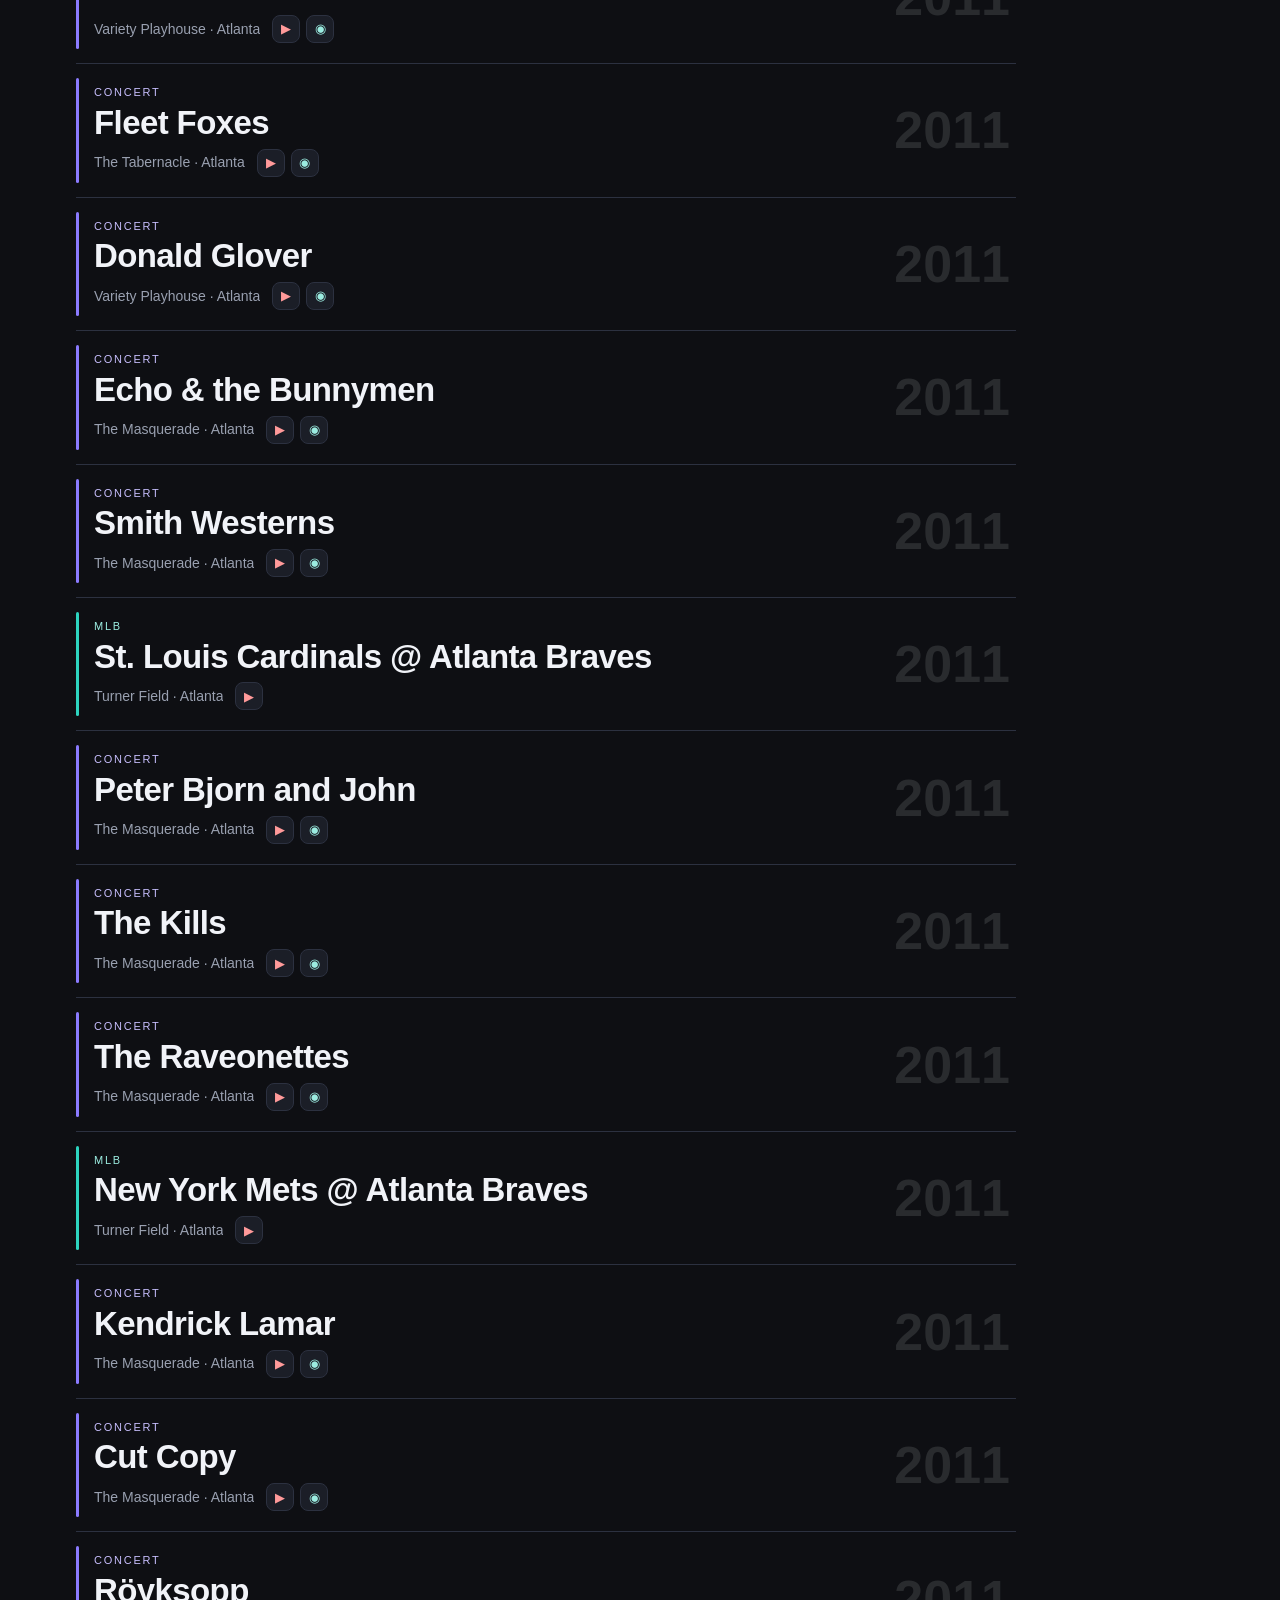
==== commit 4c6f5462: "Rename to 'All the Shows'; curate Phoenix video + Tame Impala/Beck setlists; fix stale footer" ====
--- a/index.html
+++ b/index.html
@@ -4,13 +4,13 @@
   <meta charset="utf-8">
   <meta name="viewport" content="width=device-width, initial-scale=1">
   <meta name="robots" content="noindex, nofollow">
-  <title>Show Log</title>
+  <title>All the Shows</title>
   <link rel="stylesheet" href="css/styles.css">
 </head>
 <body>
   <header class="site-head">
     <div class="head-row">
-      <h1>Show&nbsp;Log</h1>
+      <h1>All&nbsp;the&nbsp;Shows</h1>
       <div class="head-right">
         <a class="btn-link" href="editor.html">+ Add / edit</a>
       </div>
@@ -43,7 +43,7 @@
   <main id="content"></main>
 
   <footer class="site-foot">
-    <span>Sample data shown. Replaced with your real events after mining.</span>
+    <span>Mined from Gmail &amp; Google Calendar, filled in from memory.</span>
   </footer>
 
   <script src="js/data.js"></script>
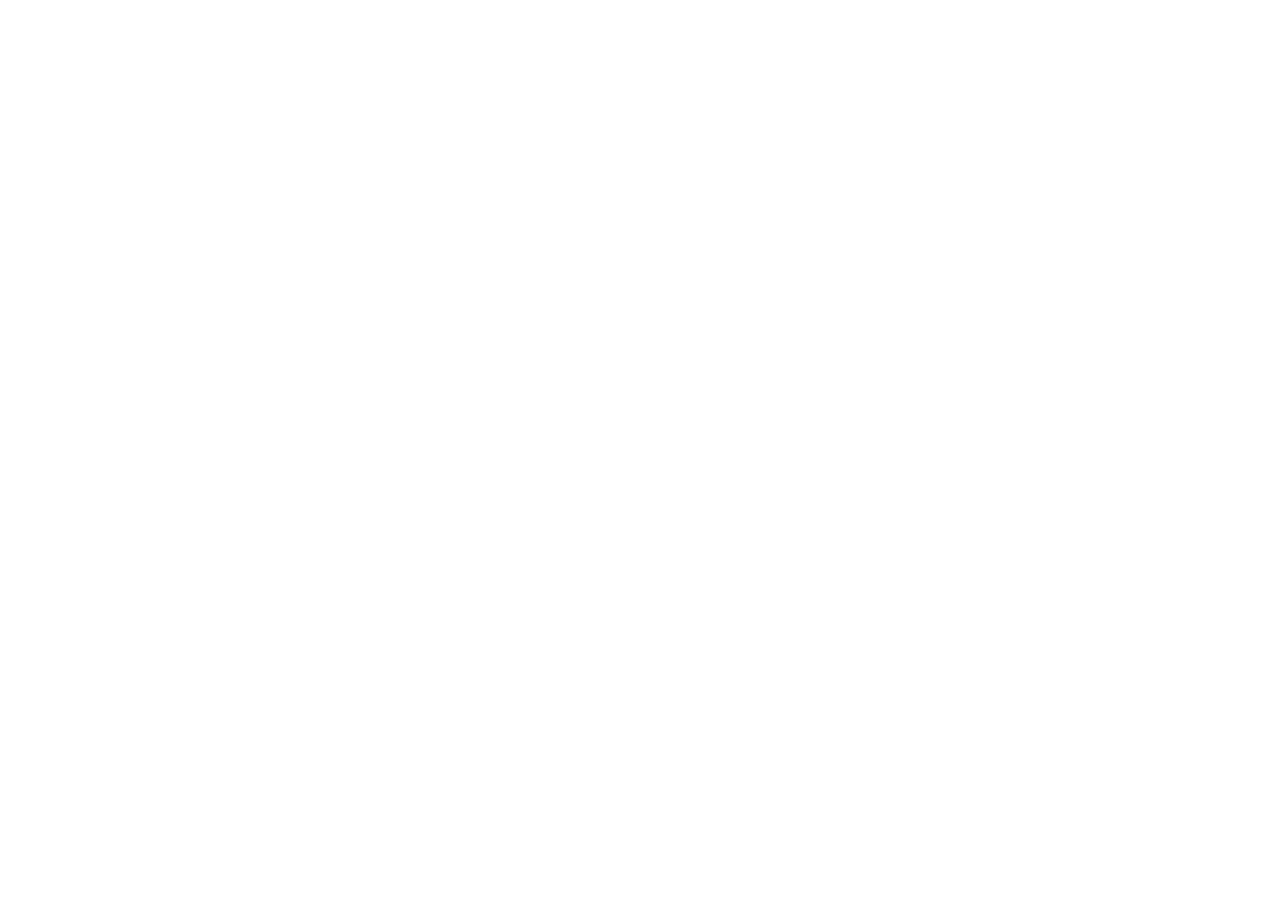
==== commit cf318264: "Redirect GitHub Pages to all-the-shows.space.fast Co-Authored-By: Claude Opus 5.5 (1M context) <nore" ====
--- a/index.html
+++ b/index.html
@@ -1,52 +1,17 @@
 <!doctype html>
 <html lang="en">
 <head>
-  <meta charset="utf-8">
-  <meta name="viewport" content="width=device-width, initial-scale=1">
-  <meta name="robots" content="noindex, nofollow">
-  <title>All the Shows</title>
-  <link rel="stylesheet" href="css/styles.css">
+<meta charset="utf-8">
+<meta name="robots" content="noindex,nofollow">
+<title>All the Shows has moved</title>
+<meta http-equiv="refresh" content="0; url=https://all-the-shows.space.fast/">
+<link rel="canonical" href="https://all-the-shows.space.fast/">
+<script>
+  var rest = location.pathname.replace(/^\/all-the-shows\/?/, "");
+  location.replace("https://all-the-shows.space.fast/" + rest + location.search + location.hash);
+</script>
 </head>
 <body>
-  <header class="site-head">
-    <div class="head-row">
-      <h1>All&nbsp;the&nbsp;Shows</h1>
-      <div class="head-right">
-        <a class="btn-link" href="editor.html">+ Add / edit</a>
-      </div>
-    </div>
-    <p class="tagline">Every concert &amp; game I can remember.</p>
-  </header>
-
-  <div class="controls">
-    <div class="filters" role="group" aria-label="Filter">
-      <button data-filter="all" class="active">All</button>
-      <button data-filter="music">Music</button>
-      <button data-filter="sports">Sports</button>
-      <button data-filter="other">Other</button>
-    </div>
-    <div class="control-right">
-      <input id="search" type="search" placeholder="Search artist, team, venue, city…  ( / )" autocomplete="off">
-      <select id="sort" aria-label="Sort">
-        <option value="new">Newest first</option>
-        <option value="old">Oldest first</option>
-      </select>
-    </div>
-  </div>
-
-  <div class="statsbar">
-    <button id="statsToggle">Show stats ▾</button>
-    <span id="count" class="count"></span>
-  </div>
-  <section id="stats" class="stats"></section>
-
-  <main id="content"></main>
-
-  <footer class="site-foot">
-    <span>Mined from Gmail &amp; Google Calendar, filled in from memory.</span>
-  </footer>
-
-  <script src="js/data.js"></script>
-  <script src="js/app.js"></script>
+<p>All the Shows has moved to <a href="https://all-the-shows.space.fast/">all-the-shows.space.fast</a>.</p>
 </body>
 </html>
